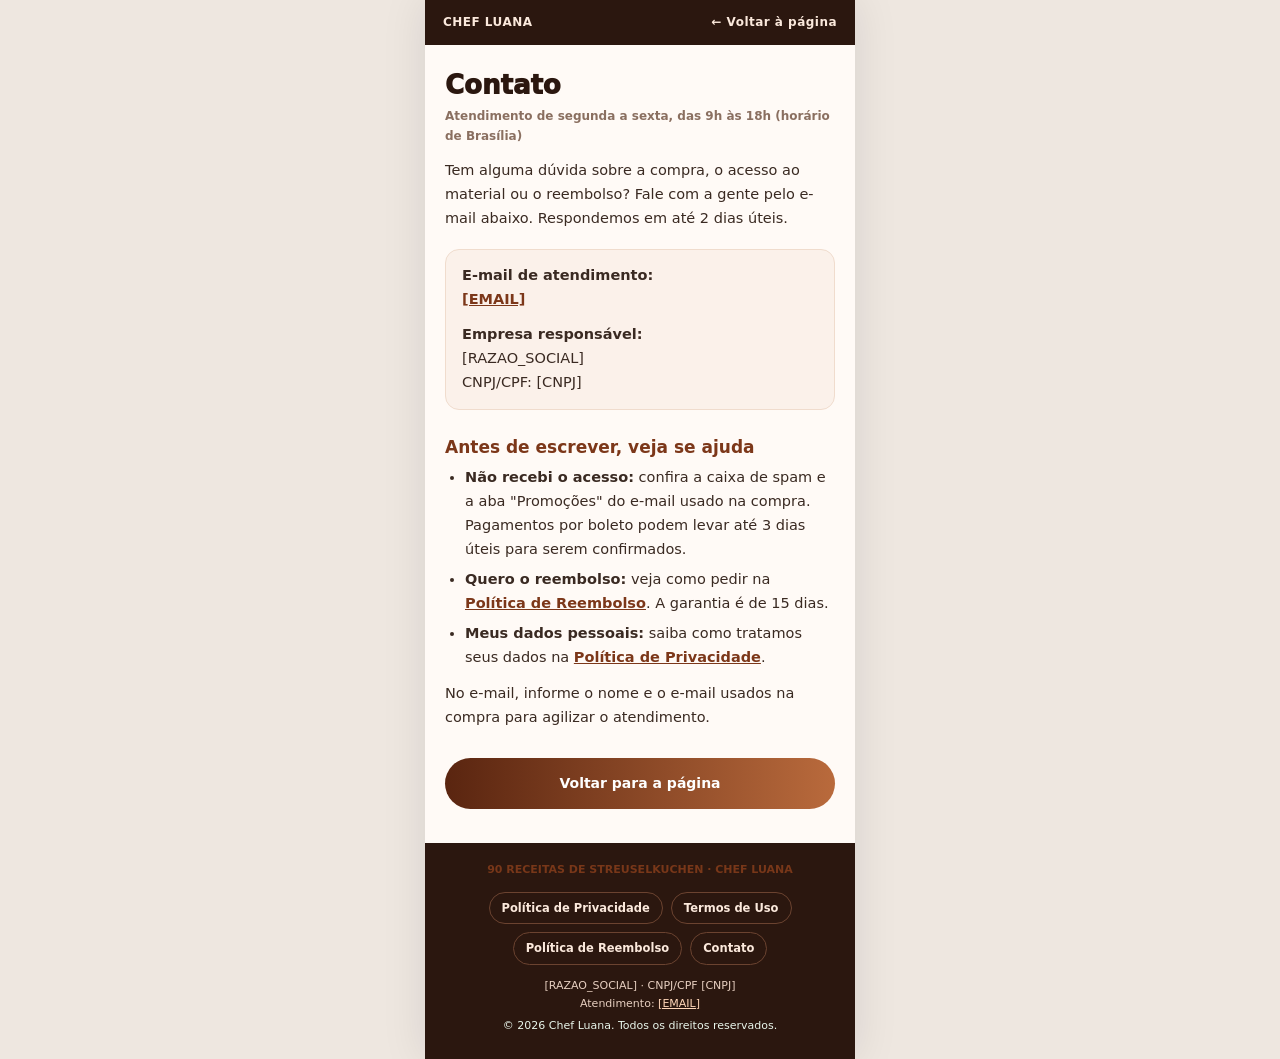
==== contato/index.html @ 50f1385b "Adiciona políticas, contato e aviso de cookies na página em português Co-Authored-By: Claude Opus 5." ====
<!doctype html>
<html lang="pt-BR">
  <head>
    <meta charset="UTF-8" />
    <meta name="viewport" content="width=device-width, initial-scale=1.0" />
    <meta name="description" content="Fale com a equipe da Chef Luana: dúvidas sobre compra, acesso e reembolso do livro 90 Receitas de Streuselkuchen." />
    <title>Contato | Chef Luana</title>
    <link rel="stylesheet" href="../styles.css" />
    <link rel="stylesheet" href="../legal.css" />
  </head>
  <body>
    <main class="lc-page bolos-page legal-page">
      <header class="legal-top"><span>CHEF LUANA</span><a href="../">← Voltar à página</a></header>

      <article class="legal-body">
        <h1>Contato</h1>
        <p class="legal-updated">Atendimento de segunda a sexta, das 9h às 18h (horário de Brasília)</p>

        <p>Tem alguma dúvida sobre a compra, o acesso ao material ou o reembolso? Fale com a gente pelo e-mail abaixo. Respondemos em até 2 dias úteis.</p>

        <div class="legal-box">
          <p><strong>E-mail de atendimento:</strong><br /><a href="mailto:[EMAIL]">[EMAIL]</a></p>
          <p><strong>Empresa responsável:</strong><br />[RAZAO_SOCIAL]<br />CNPJ/CPF: [CNPJ]</p>
        </div>

        <h2>Antes de escrever, veja se ajuda</h2>
        <ul>
          <li><strong>Não recebi o acesso:</strong> confira a caixa de spam e a aba "Promoções" do e-mail usado na compra. Pagamentos por boleto podem levar até 3 dias úteis para serem confirmados.</li>
          <li><strong>Quero o reembolso:</strong> veja como pedir na <a href="../politica-de-reembolso/">Política de Reembolso</a>. A garantia é de 15 dias.</li>
          <li><strong>Meus dados pessoais:</strong> saiba como tratamos seus dados na <a href="../politica-de-privacidade/">Política de Privacidade</a>.</li>
        </ul>
        <p>No e-mail, informe o nome e o e-mail usados na compra para agilizar o atendimento.</p>

        <a class="legal-back" href="../">Voltar para a página</a>
      </article>

      <footer class="lc-footer">
        <strong>90 RECEITAS DE STREUSELKUCHEN · CHEF LUANA</strong>
        <nav class="lc-legal-links" aria-label="Informações legais">
          <a href="../politica-de-privacidade/">Política de Privacidade</a>
          <a href="../termos-de-uso/">Termos de Uso</a>
          <a href="../politica-de-reembolso/">Política de Reembolso</a>
          <a href="../contato/">Contato</a>
        </nav>
        <p class="lc-legal-company">[RAZAO_SOCIAL] · CNPJ/CPF [CNPJ]<br />Atendimento: <a href="mailto:[EMAIL]">[EMAIL]</a></p>
        <p>© 2026 Chef Luana. Todos os direitos reservados.</p>
      </footer>
    </main>
  </body>
</html>
---- styles.css ----
html,body,#root{min-height:100%;margin:0}button,input,textarea,select{font:inherit}.lc-page{--green:#00c853;--orange:#ff6b00;--gold:#ffb300;--ink:#1a1a1a;--pale:#f8fbf9;color:var(--ink);background:#fdfdfd;width:100%;max-width:430px;min-height:100vh;margin-inline:auto;font-family:ui-sans-serif,system-ui,sans-serif;line-height:1.45;box-shadow:0 0 42px #1118271a}body:has(.lc-page){background:#eef0ed}.lc-page *{box-sizing:border-box}.lc-page img{max-width:100%;display:block}.lc-page button,.lc-page a{font-family:inherit}.lc-shell{width:calc(100% - 32px);margin-inline:auto}.lc-promo{color:#fff;text-align:center;letter-spacing:.02em;background:linear-gradient(90deg,#ff6b00,#ffb300);padding:8px 12px;font-size:11px;font-weight:800}.lc-hero{text-align:center;padding-top:22px;padding-bottom:18px}.lc-hero h1{color:#0000;letter-spacing:-.035em;background:linear-gradient(90deg,#00c853,#aeea00,#ff6b00);-webkit-background-clip:text;background-clip:text;max-width:650px;margin:0 auto 10px;font-size:22px;font-weight:900;line-height:1.12}.lc-hero h2{color:#2d3748;max-width:660px;margin:0 auto 8px;font-size:18px;font-weight:800;line-height:1.25}.lc-hero>p{max-width:630px;margin:0 auto 10px;font-size:14px}.lc-hero-img{width:100%;height:auto;margin:8px auto 0}.lc-image-note{color:#6b7280;text-align:center;max-width:600px;margin:8px auto 12px;font-size:11px;line-height:1.35;display:block}.lc-hero-price{text-align:center;flex-direction:column;align-items:center;margin:10px 0 3px;display:flex}.lc-hero-price span{color:#ef4444;font-size:16px;font-weight:800;line-height:1.3;text-decoration:line-through;text-decoration-thickness:2px}.lc-hero-price small{color:#555;letter-spacing:.05em;margin-top:4px;font-size:12px;font-weight:700}.lc-hero-price strong{color:#00c853;margin-top:2px;font-size:42px;font-weight:950;line-height:1}.lc-cta{color:#fff;text-align:center;background:linear-gradient(90deg,#00c853,#ffc107);border-radius:9999px;justify-content:center;align-items:center;gap:8px;width:fit-content;min-width:min(100%,326px);max-width:100%;min-height:58px;margin:10px auto 0;padding:14px 18px;font-size:14px;font-weight:900;text-decoration:none;animation:2.3s ease-in-out infinite lc-cta-pulse;display:flex;box-shadow:0 10px 29px #00c85387}.lc-cta:hover{filter:brightness(.95)}.lc-micro{color:#698274;margin:8px auto 0!important;font-size:11px!important}.lc-heading{text-align:center;letter-spacing:-.025em;text-transform:uppercase;margin:0 auto 14px;font-size:24px;font-weight:900;line-height:1.12}.lc-heading em{color:var(--green);font-style:normal}.lc-benefits{padding-block:22px 24px}.lc-benefit-grid{grid-template-columns:repeat(2,minmax(0,1fr));gap:11px;display:grid}.lc-benefit{text-align:center;background:#fff;border:1px solid #edf0ed;border-radius:13px;flex-direction:column;justify-content:center;align-items:center;gap:7px;min-height:98px;padding:11px 8px;display:flex;box-shadow:0 4px 13px #0000000c}.lc-benefit span{font-size:22px}.lc-benefit strong{font-size:12px;font-weight:800;line-height:1.25}.lc-gallery{background:#f9f9f9;border-block:1px solid #f0f0f0;padding-block:24px}.lc-gallery-intro{text-align:center;width:calc(100% - 24px);margin:0 auto 15px}.lc-gallery-intro .lc-heading{margin-bottom:0}.lc-gallery-intro .lc-heading:after{background:var(--orange);content:"";border-radius:999px;width:80px;height:4px;margin:12px auto 0;display:block}.lc-gallery-intro>p{color:#565e59;margin:10px auto 0;font-size:12px}.lc-gallery-scroll,.lc-gallery-swipe{display:none}.lc-bonuses>p,.lc-offers .lc-shell>p,.lc-testimonials>p,.lc-reviews>p,.lc-faq>p{text-align:center}.lc-bonuses>p:not(.lc-image-note),.lc-offers .lc-shell>p,.lc-testimonials>p,.lc-reviews>p{color:#565e59;margin:-8px 0 22px;font-size:13px}.lc-gallery-grid{grid-template-columns:repeat(3,minmax(0,1fr));gap:12px;width:calc(100% - 24px);margin-inline:auto;display:grid}.lc-gallery-grid img{border-radius:8px;width:100%;height:auto;box-shadow:0 8px 18px #00000017}.lc-testimonials{padding-block:20px 24px}.lc-testimonials .lc-heading{text-align:center;max-width:340px}.lc-testimonials .lc-chat-controls{max-width:350px;margin:-5px auto 9px}.lc-chat-scroll{overscroll-behavior-inline:contain;scroll-snap-type:x mandatory;scrollbar-width:none;-webkit-overflow-scrolling:touch;touch-action:pan-x pan-y;gap:12px;width:100%;padding:4px 0 12px;display:flex;overflow-x:auto}.lc-chat-scroll::-webkit-scrollbar{display:none}.lc-chat-card{scroll-snap-align:start;scroll-snap-stop:always;background:#fff;border:1px solid #e4e5e1;border-radius:16px;flex:0 0 min(100%,350px);margin:0;overflow:hidden;box-shadow:0 10px 26px #00000016}.lc-chat-screenshot{width:100%;height:auto;display:block}.lc-chat-swipe{color:#00a844b3;letter-spacing:.14em;justify-content:center;align-items:center;gap:6px;margin-top:2px;font-size:11px;font-weight:900;display:flex}.lc-chat-swipe span{font-size:19px;line-height:1}.lc-chat-dots{justify-content:center;gap:8px;margin:13px auto 0;display:flex}.lc-chat-dots button{cursor:pointer;background:#c6d4ca;border:0;border-radius:50%;width:9px;height:9px;padding:0}.lc-chat-dots button[aria-current=true]{background:var(--green)}.lc-carousel-controls{justify-content:flex-end;gap:8px;margin:-5px 0 10px;display:flex}.lc-carousel-controls button{color:#263c2f;cursor:pointer;background:#fff;border:1px solid #dce3dc;border-radius:50%;width:34px;height:34px;font-size:23px}.lc-for{background:#f4f8f5;padding-block:26px}.lc-for-list{background:#fff;border-radius:15px;padding:17px}.lc-for-list p{border-bottom:1px solid #edf0ed;align-items:flex-start;gap:12px;margin:0;padding:11px 2px;font-size:13px;font-weight:700;display:flex}.lc-for-list p:last-child{border-bottom:0}.lc-for-list span{color:#00a844;background:#dff8e7;border-radius:50%;flex:0 0 20px;place-items:center;height:20px;display:grid}.lc-bonuses{padding-block:27px}.lc-bonus-list{gap:11px;display:grid}.lc-bonus-list article{background:#fff;border:1px solid #ecebe7;border-radius:14px;grid-template-columns:76px 1fr;align-items:center;gap:11px;min-height:122px;padding:12px;display:grid;position:relative;box-shadow:0 5px 16px #00000012}.lc-bonus-list img{object-fit:contain;width:76px;height:94px}.lc-bonus-tag{background:var(--orange);color:#fff;border-radius:4px;padding:2px 8px;font-size:9px;font-weight:800;position:absolute;top:-7px;left:0}.lc-bonus-list h3{margin:0 0 4px;font-size:15px;font-weight:900;line-height:1.15}.lc-bonus-list article p{color:#59635b;margin:0 0 6px;font-size:11px}.lc-bonus-value{flex-wrap:wrap;align-items:center;gap:8px;margin-top:8px;font-size:11px;font-weight:800;display:flex}.lc-bonus-value del{color:#9ca3af}.lc-bonus-value strong{color:#00a844;letter-spacing:.02em;background:#00c8531f;border-radius:9999px;padding:4px 10px;font-size:11px}.lc-offers{background:linear-gradient(#fffdf9,#fff9f2);border-block:1px solid #ff6b001a;padding-block:29px 31px}.lc-offer-list{gap:15px;max-width:500px;margin:auto;display:grid}.lc-plan{text-align:center;background:#fff;border:1px solid #e5e7eb;border-radius:24px;flex-direction:column;padding:20px 18px 23px;display:flex;position:relative;box-shadow:0 10px 28px #00000014}.lc-plan-featured{border:4px solid var(--green);margin-top:14px;box-shadow:0 16px 35px #0000001c}.lc-plan-recommended{background:var(--green);color:#fff;letter-spacing:.1em;white-space:nowrap;border-radius:999px;padding:7px 20px;font-size:10px;font-weight:900;position:absolute;top:-17px;left:50%;transform:translate(-50%);box-shadow:0 5px 12px #00c85340}.lc-plan-badge{color:#59616b;letter-spacing:.05em;background:#f3f4f6;border-radius:999px;align-self:center;margin-bottom:6px;padding:5px 16px;font-size:11px;font-weight:900}.lc-plan-featured .lc-plan-badge{color:#009d40;background:#e8faef}.lc-plan h3{margin:0 0 18px;font-size:21px;font-weight:900;line-height:1.18}.lc-plan ul{text-align:left;gap:8px;margin:0 0 22px;padding:0;list-style:none;display:grid}.lc-plan li{color:#444;align-items:flex-start;gap:8px;font-size:12px;font-weight:650;line-height:1.35;display:flex}.lc-plan-item span{color:var(--green);font-weight:900}.lc-plan li.lc-plan-bonus{color:#6c3b16;background:#fff9f2;border:1px solid #ff6b001b;border-radius:10px;gap:7px;padding:8px;font-size:11px}.lc-plan-bonus span{flex:none}.lc-plan-bottom{margin-top:auto}.lc-plan-reference{color:#9ca3af;margin:0 0 2px;font-size:11px;font-weight:700}.lc-plan-reference span{color:#d1d5db;padding-inline:4px}.lc-plan-reference del{text-decoration:line-through}.lc-plan-price{color:var(--orange);margin:0 0 8px;font-size:44px;font-weight:950;line-height:1.1}.lc-buy{background:var(--green);color:#fff;text-align:center;letter-spacing:.05em;border:0;border-radius:999px;width:100%;min-height:57px;margin:0 0 8px;padding:17px;font-size:14px;font-weight:900;text-decoration:none;animation:2.3s ease-in-out infinite lc-buy-pulse;display:block;box-shadow:0 6px 18px #00c85350}.lc-buy:disabled{opacity:1;cursor:not-allowed}.lc-plan-assurances{color:#9ca3af;justify-content:center;gap:15px;font-size:9px;font-weight:800;display:flex}.lc-pending{color:#8a4510;margin-top:4px;font-size:10px}.lc-guarantee{color:#fff;text-align:center;background:#1e1e1e;padding:31px 0}.lc-shield{color:#ffb300;border:2px solid #ffb300;border-radius:50%;place-items:center;width:59px;height:59px;margin:0 auto 17px;font-size:29px;display:grid}.lc-guarantee h2,.lc-guarantee h3{color:#ffb300;text-transform:uppercase;font-weight:900}.lc-guarantee h2{font-size:23px;line-height:1.2}.lc-guarantee h3{font-size:18px}.lc-guarantee p{max-width:600px;margin:0 auto;font-size:13px;line-height:1.55}.lc-reviews{padding-block:27px}.lc-review-grid{grid-template-columns:minmax(0,1fr);gap:12px;display:grid}.lc-review-grid article{background:#fff;border:1px solid #a9ecc2;border-radius:16px;flex-direction:column;padding:17px;display:flex;box-shadow:0 3px 12px #0000000b}.lc-review-person{align-items:center;gap:9px;margin-bottom:10px;display:flex}.lc-review-person img{object-fit:cover;border-radius:50%;flex:0 0 42px;width:42px;height:42px}.lc-review-card h3{color:#1a1a1a;margin:0 0 2px;font-size:14px;font-weight:900;line-height:1.2}.lc-review-person span{color:#8a94a0;font-size:10px}.lc-review-grid article p{color:#4b5563;margin:0 0 13px;font-size:13px;font-weight:500;line-height:1.55}.lc-review-grid .lc-review-food{aspect-ratio:1;object-fit:cover;border-radius:11px;width:100%}.lc-faq{padding-block:27px}.lc-faq-list{gap:9px;display:grid}.lc-faq-item{background:#fff;border:1px solid #e7ece8;border-radius:10px;box-shadow:0 3px 10px #0000000a}.lc-faq-item button{text-align:left;cursor:pointer;background:0 0;border:0;justify-content:space-between;gap:10px;width:100%;padding:13px 15px;font-size:12px;font-weight:800;display:flex}.lc-faq-item p{color:#46544a;margin:0;padding:0 15px 14px;font-size:12px}.lc-final{margin:25px auto 6px;font-size:17px;font-weight:900}.lc-faq>p:not(.lc-final){font-size:12px}.lc-footer{color:#e9f6eb;text-align:center;background:#1e1e1e;padding:19px 15px;font-size:11px}.lc-footer strong{color:var(--green)}.lc-footer p{margin:6px auto}.lc-page a:focus-visible,.lc-page button:focus-visible{outline-offset:3px;outline:3px solid #f8a40b}@keyframes lc-cta-pulse{50%{transform:scale(1.025);box-shadow:0 10px 30px #97460f80}}@keyframes lc-buy-pulse{50%{transform:scale(1.025);box-shadow:0 8px 27px #97460f73}}@media (prefers-reduced-motion:reduce){.lc-cta,.lc-buy{animation:none}}@media (width<=380px){.lc-shell{width:min(100% - 24px,720px)}.lc-benefit{min-height:105px}.lc-hero h1{font-size:22px}.lc-hero h2{font-size:18px}}.lc-gallery-grid button{cursor:zoom-in;background:#fff;border:1px solid #e5e7eb;border-radius:13px;width:100%;padding:4px;display:block;position:relative;overflow:hidden}.lc-gallery-grid button img{width:100%}.lc-gallery-zoom{color:#fff;white-space:nowrap;background:#000a;border-radius:999px;width:fit-content;margin:auto;padding:5px 8px;font-size:9px;font-weight:800;position:absolute;bottom:8px;left:8px;right:8px}@media (width<=600px){.lc-gallery-grid,.lc-gallery .lc-carousel-controls{display:none}.lc-gallery-scroll{overscroll-behavior-inline:contain;scroll-snap-type:x mandatory;scrollbar-width:none;-webkit-overflow-scrolling:touch;touch-action:pan-x pan-y;gap:12px;width:100%;padding:4px 12px 12px;display:flex;overflow-x:auto}.lc-gallery-scroll::-webkit-scrollbar{display:none}.lc-gallery-scroll button{scroll-snap-align:start;scroll-snap-stop:always;cursor:zoom-in;background:#fff;border:1px solid #e5e7eb;border-radius:22px;flex:0 0 min(88vw,390px);align-self:flex-start;padding:6px;position:relative;overflow:hidden;box-shadow:0 8px 24px #1f293714}.lc-gallery-scroll img{border-radius:17px;width:100%;height:auto}.lc-gallery-scroll .lc-gallery-zoom{padding:7px 11px;font-size:10px;bottom:17px}.lc-gallery-swipe{color:#00a844b3;letter-spacing:.14em;justify-content:center;align-items:center;gap:6px;margin-top:10px;font-size:11px;font-weight:900;display:flex}.lc-gallery-swipe span{font-size:19px;line-height:1}}.lc-lightbox{z-index:100;background:#000c;border:0;width:100vw;max-width:none;height:100vh;max-height:none;margin:0;padding:22px;position:fixed;inset:0}.lc-lightbox-inner{place-items:center;width:100%;height:100%;display:grid;position:relative}.lc-lightbox-inner img{object-fit:contain;max-width:100%;max-height:100%}.lc-lightbox-inner button{color:#1a1a1a;cursor:pointer;background:#fff;border:0;border-radius:50%;width:40px;height:40px;font-size:30px;position:absolute;top:0;right:0}.lc-benefits .lc-heading{font-size:28px}.lc-gallery .lc-heading{font-size:24px}.lc-testimonials .lc-heading{font-size:29px}.bread-page{--green:#944711;--orange:#ae5718;--gold:#d78f31;--bread-button-gradient:linear-gradient(105deg, #59280d 0%, #883b0d 48%, #b0611a 100%)}.bread-page .lc-promo{background:var(--bread-button-gradient)}.bread-page .lc-hero h1{color:#0000;background:linear-gradient(100deg,#59280d 0%,#91420e 51%,#bc7224 100%);-webkit-background-clip:text;background-clip:text}.bread-page .lc-hero-price strong{color:#a65312}.bread-page .lc-cta,.bread-page .lc-buy{background:var(--bread-button-gradient);box-shadow:0 10px 25px #72310a54}.bread-page .lc-micro{color:#76563e}.bread-page .lc-plan-recommended{box-shadow:0 5px 12px #72310a42}.bread-page .lc-plan-featured .lc-plan-badge{color:#91420e;background:#fff0dc}.bread-page .lc-plan-item span,.bread-page .lc-for-list span{color:#944711}.bread-page .lc-plan-price{color:#a65312}.bread-page .bread-inline-link{color:#944711}.bread-page .lc-hero h1{font-size:21px}.bread-page .lc-hero-img{border-radius:3px}.bread-hero-offer{color:var(--green);flex-direction:column;align-items:center;margin:12px auto 3px;line-height:1;display:flex}.bread-hero-offer strong{font-size:43px;font-weight:950}.bread-hero-offer span{color:#555;letter-spacing:.06em;margin-top:5px;font-size:10px;font-weight:900}.bread-page-preview img{width:100%;height:auto}.bread-page .lc-bonus-list img{object-fit:contain;border-radius:7px;width:76px;height:94px}.bread-inline-link{color:#00a844;text-align:left;cursor:pointer;background:0 0;border:0;padding:0;font-size:11px;font-weight:800}.bread-price-pending{color:var(--orange);margin:0 0 9px;font-size:22px;font-weight:900}.bread-hero-price-pending{margin-top:5px!important;font-size:25px!important}.bread-page .lc-buy:disabled{box-shadow:none;background:#aab5ad;animation:none}.bread-page .lc-plan-assurances{display:block}.bread-avatar-crop{background:#e3f8e8;border-radius:50%;flex:0 0 42px;width:42px;height:42px;display:block;position:relative;overflow:hidden}.bread-avatar-crop img{position:absolute;top:-23px;left:-42px;object-fit:unset!important;border-radius:0!important;width:395px!important;max-width:none!important;height:auto!important}.bread-review-print{object-fit:cover;object-position:50% 47%;border:1px solid #e6ebe7;border-radius:9px;width:100%;max-height:none}.bread-food-frame{aspect-ratio:1;border-radius:11px;width:100%;overflow:hidden}.bread-food-frame .bread-review-print{object-fit:cover;width:100%;height:100%;transform:scale(1.3)}.bread-page .lc-review-card p{margin-bottom:10px}.bread-page .lc-bonuses .lc-heading{font-size:23px}.bread-dialog{background:#fbf8f1;border:0;border-radius:18px;width:min(1080px,100vw - 26px);max-width:none;max-height:calc(100dvh - 26px);padding:0;overflow:auto;box-shadow:0 28px 80px #0005}.bread-dialog::backdrop{background:#0d1e16bf}.bread-dialog-bar{z-index:3;color:#fff;letter-spacing:.06em;background:#193b26;justify-content:space-between;align-items:center;min-height:48px;padding:7px 16px;font-size:10px;font-weight:900;display:flex;position:sticky;top:0}.bread-dialog-bar button{color:#193b26;cursor:pointer;background:#fff;border:0;border-radius:50%;place-items:center;width:32px;height:32px;font-size:25px;line-height:1;display:grid}.bread-sheet{color:#20382b;grid-template-columns:1fr 1fr;gap:20px;padding:20px;display:grid}.bread-sheet-hero{align-self:start;position:sticky;top:68px}.bread-sheet-hero img{aspect-ratio:1;object-fit:cover;border-radius:14px;width:100%;box-shadow:0 8px 25px #0002}.bread-sheet-hero>span{color:#fff;letter-spacing:.05em;background:#c84212;border-radius:999px;margin-top:10px;padding:6px 10px;font-size:10px;font-weight:900;display:inline-block}.bread-sheet-copy{min-width:0}.bread-kicker{color:#bf4714;letter-spacing:.11em;margin:4px 0 8px;font-size:10px;font-weight:900}.bread-sheet h2{color:#163a26;margin:0 0 8px;font-family:Georgia,serif;font-size:clamp(32px,5vw,54px);font-weight:700;line-height:.98}.bread-subtitle{color:#59675b;margin:0 0 15px;font-size:14px;line-height:1.45}.bread-facts{background:#fffdf8;border:1px solid #e5dcd0;border-radius:11px;grid-template-columns:repeat(3,1fr);margin-bottom:12px;padding:12px 4px;display:grid}.bread-facts div{text-align:center;border-right:1px solid #e5dcd0;flex-direction:column;align-items:center;gap:3px;padding:2px;display:flex}.bread-facts div:last-child{border-right:0}.bread-facts strong{font-size:13px}.bread-facts small{color:#7b837a;letter-spacing:.04em;font-size:8px;font-weight:900}.bread-air-setting{background:#e9f6e8;border-radius:11px;align-items:center;gap:12px;margin-bottom:12px;padding:11px 13px;display:flex}.bread-air-setting>span{color:#18813d;font-size:25px}.bread-air-setting div{flex-direction:column;gap:3px;display:flex}.bread-air-setting strong{color:#176b37;font-size:12px}.bread-air-setting small{color:#526c57;font-size:10px;line-height:1.35}.bread-panel{background:#fffdf8;border:1px solid #e8dfd5;border-radius:11px;margin-bottom:12px;padding:13px 15px}.bread-panel h3{color:#173b28;margin:0 0 8px;font-family:Georgia,serif;font-size:25px;font-weight:500}.bread-panel ul,.bread-panel ol{margin:0;padding-left:20px}.bread-panel li{padding:3px 0;font-size:12px;line-height:1.38}.bread-panel li::marker{color:#c34b1b;font-weight:800}.bread-chef-tip{color:#fff;background:#244b26;border-radius:11px;padding:14px 16px}.bread-chef-tip strong{letter-spacing:.04em;font-size:12px}.bread-chef-tip p{margin:5px 0 0;font-size:11px;line-height:1.45}@media (width<=650px){.bread-sheet{grid-template-columns:1fr;gap:12px;padding:13px}.bread-sheet-hero{position:static}.bread-sheet-hero img{aspect-ratio:1.2}.bread-sheet h2{font-size:37px}}.bolos-page{--green:#783719;--orange:#a85225;--gold:#cf8650;--ink:#2d1d16;--pale:#fbf5ef;background:#fffdfa}body:has(.bolos-page){background:#eee7e0}.bolos-page .lc-promo{background:linear-gradient(90deg,#552514,#783719,#a85225)}.bolos-page .lc-hero h1{color:#0000;background:linear-gradient(95deg,#542413,#7c3719,#bd6d39);-webkit-background-clip:text;background-clip:text;font-size:21px}.bolos-page .lc-hero h2{color:#4b2b1c}.bolos-page .lc-hero-price strong{color:#7c3719}.bolos-page .lc-cta,.bolos-page .lc-buy{background:linear-gradient(100deg,#552514,#7c3719,#bd6d39);box-shadow:0 10px 25px #63301852}.bolos-page .lc-micro{color:#795b4a}.bolos-page .lc-benefit{border-color:#efe2d7}.bolos-page .lc-for{background:#faf2ea}.bolos-page .lc-for-list span{color:#783719;background:#f4e3d4}.bolos-page .lc-offers{background:linear-gradient(#fffaf5,#f9eee4);border-color:#a8522533}.bolos-page .lc-plan-featured .lc-plan-badge{color:#713116;background:#f5e5d8}.bolos-page .lc-plan-featured{border-color:#783719}.bolos-page .lc-plan-recommended{background:linear-gradient(90deg,#552514,#a85225);box-shadow:0 5px 12px #63301844}.bolos-page .lc-plan-item span{color:#783719}.bolos-page .lc-buy:disabled{box-shadow:none;cursor:not-allowed;background:#b8aeb0;animation:none}.bolos-page .lc-plan-assurances{display:flex}.bolos-page .lc-footer{background:#2b170f}.bolos-hero-art{background:#e8d0c8;border-radius:12px;margin-top:12px;position:relative;overflow:hidden}.bolos-hero-art picture{display:block}.bolos-hero-art .lc-hero-img{aspect-ratio:4/3;object-fit:cover;width:100%;margin:0;display:block}.bolos-hero-mockup{z-index:1;object-fit:contain;filter:drop-shadow(0 12px 15px #26141d80);width:47%;height:80%;position:absolute;bottom:1%;left:-1%}.bolos-hero-label{z-index:2;color:#fff;text-align:left;background:linear-gradient(90deg,#281319dd,#0000);flex-direction:column;align-items:flex-start;width:58%;padding:38px 6px 15px 14px;line-height:1.05;display:flex;position:absolute;bottom:0;left:0}.bolos-hero-label small{letter-spacing:.16em;font-size:9px;font-weight:900}.bolos-hero-label strong{margin-top:5px;font-family:Georgia,serif;font-size:clamp(24px,7vw,35px)}.bolos-hero-label span{margin-top:4px;font-size:12px;font-weight:700}.bolos-hero-offer{flex-direction:column;align-items:center;margin:10px auto 4px;line-height:1.1;display:flex}.bolos-hero-offer span{color:#7a5965;letter-spacing:.12em;font-size:10px;font-weight:900}.bolos-hero-offer strong{color:#a73552;font-size:39px;font-weight:950}.bolos-hero-offer small{color:#6d5660;font-size:12px;font-weight:700}.bolos-recipe-preview{color:#5e3144;text-align:center;cursor:pointer;background:radial-gradient(circle at 50% 25%,#fff8f0,#f7e4e8 75%);border:1px solid #eacdd1;border-radius:9px;flex-direction:column;justify-content:flex-end;align-items:center;min-height:174px;padding:14px 7px;display:flex;position:relative;box-shadow:0 8px 18px #80243c16}.bolos-recipe-preview:before{content:"";border:2px dashed #d9aab5;border-radius:12px;width:48px;height:48px;position:absolute;top:25px;left:50%;transform:translate(-50%)}.bolos-recipe-preview:after{color:#bd7b8d;content:"▧";font-size:18px;position:absolute;top:40px;left:50%;transform:translate(-50%)}.bolos-recipe-number{color:#a85d70;font-size:10px;font-weight:900;position:absolute;top:7px;left:8px}.bolos-recipe-preview strong{font-family:Georgia,serif;font-size:15px;line-height:1.1}.bolos-recipe-preview small{color:#987985;letter-spacing:.07em;margin-top:6px;font-size:7px;font-weight:900}.bolos-recipe-image{cursor:zoom-in;background:#fff;border:0;border-radius:9px;padding:0;display:block;box-shadow:0 8px 18px #00000017}.bolos-recipe-image img{border-radius:9px;width:100%;height:auto;display:block}.bolos-chat-placeholder{text-align:center;background:linear-gradient(150deg,#fff,#fff7f8);flex-direction:column;justify-content:center;align-items:center;min-height:300px;padding:30px;display:flex}.bolos-chat-placeholder>span{color:#b86e85;border:2px dashed #d8a6b5;border-radius:16px;place-items:center;width:66px;height:66px;margin-bottom:15px;font-size:34px;display:grid}.bolos-chat-placeholder strong{color:#713a50;font-size:20px}.bolos-chat-placeholder p{color:#765c66;font-size:13px}.bolos-chat-placeholder small{color:#a97687;letter-spacing:.1em;font-size:9px;font-weight:900}.bolos-highlight{grid-template-columns:76px 1fr!important}.bolos-highlight-icon{background:#fae7ea;border-radius:11px;place-items:center;width:76px;height:86px;font-size:35px;display:grid}.bolos-price-pending{color:#a73552;margin:0 0 10px;font-size:22px;font-weight:900}.bolos-review-empty{color:#75495b;text-align:center;background:#fff8f9;border:2px dashed #e4bdc8;border-radius:15px;flex-direction:column;align-items:center;gap:8px;margin:0 auto 20px;padding:35px 16px;display:flex}.bolos-review-empty strong{font-size:17px}.bolos-review-empty span{font-size:12px}.bolos-modal-backdrop{z-index:100;background:#1d1017bd;place-items:center;padding:20px;display:grid;position:fixed;inset:0}.bolos-modal{text-align:center;background:#fffaf9;border:0;border-radius:20px;width:min(100%,430px);margin:0;padding:44px 26px 34px;position:relative;box-shadow:0 25px 65px #0005}.bolos-modal button{color:#69364b;cursor:pointer;background:0 0;border:0;font-size:30px;position:absolute;top:11px;right:14px}.bolos-modal>span{color:#b35a72;letter-spacing:.12em;font-size:10px;font-weight:900}.bolos-modal h2{color:#77364f;margin:10px 0;font-family:Georgia,serif;font-size:30px}.bolos-modal p{color:#6f5b63;margin:0;font-size:14px}.bolos-recipe-modal{width:min(100%,920px);max-height:calc(100dvh - 36px);padding:12px;overflow:auto}.bolos-recipe-modal img{width:100%;height:auto;display:block}.bolos-recipe-modal button{z-index:2;background:#fff;border-radius:50%;place-items:center;width:34px;height:34px;margin-left:auto;display:grid;position:sticky;top:0;box-shadow:0 3px 10px #0003}.bolos-page .lc-bonus-list img{object-fit:contain;width:76px;height:94px}.bolos-page .lc-plan-price{color:#783719}.bolos-avatar-crop{background:#f7e6ea;border-radius:50%;flex:0 0 42px;width:42px;height:42px;display:block;position:relative;overflow:hidden}.bolos-avatar-crop img{position:absolute;top:-20px;left:-31px;border-radius:0!important;width:310px!important;max-width:none!important;height:auto!important}.bolos-food-frame{aspect-ratio:1;border-radius:11px;width:100%;overflow:hidden}.bolos-food-frame .bolos-review-print{object-fit:cover;object-position:50% 45%;width:100%;height:100%;transform:scale(1.28)}.bolos-page .lc-review-card{overflow:hidden}.bolos-page .lc-review-person img{border-radius:0}.bolos-page .lc-chat-card{background:#eee9e3}.bolos-page section:not(.lc-hero){content-visibility:auto;contain-intrinsic-size:auto 700px}@media (width<=650px){.bolos-page .lc-gallery-scroll button{flex-basis:min(80vw,330px);padding:0}.bolos-hero-mockup{width:49%;height:82%;bottom:2%;left:-2%}}.streusel-page{--green:#783719;--orange:#a85225;--gold:#cf8650}.streusel-page .bolos-hero-art{background:#ead9ca}.streusel-page .bolos-hero-art .lc-hero-img{aspect-ratio:3/2;object-position:center}.streusel-page .lc-hero-price{margin-top:14px}.streusel-page .lc-hero-price small{color:#6c5042}.streusel-preview{text-align:center;background:linear-gradient(#fffaf5,#f6e9dd);flex-direction:column;align-items:center;padding:28px 20px 34px;display:flex}.streusel-preview .lc-gallery-intro{padding-bottom:10px}.streusel-preview>img{filter:drop-shadow(0 16px 20px #46220f35);width:min(52vw,220px);height:auto}.streusel-preview>strong{color:#713116;letter-spacing:.08em;margin-top:16px;font-size:12px}.streusel-preview>span{color:#826c60;margin-top:4px;font-size:11px}.streusel-plan-mockup{object-fit:contain;filter:drop-shadow(0 10px 15px #3b1d102d);width:min(56%,220px);max-height:250px;margin:4px auto 12px}.streusel-page .lc-plan .lc-buy{color:#fff;border:0;width:100%}.streusel-page .lc-bonus-value{justify-content:flex-start}.streusel-page .lc-bonus-value strong{font-size:10px}.streusel-review-proof{border-radius:10px;width:100%;margin-top:10px}.streusel-page .lc-review-person{min-height:42px}@media (width<=650px){.streusel-page .bolos-hero-art .lc-hero-img{aspect-ratio:4/3;object-position:center}.streusel-plan-mockup{max-height:220px}}
---- legal.css ----
/* Páginas legais (privacidade, termos, reembolso, contato) */
.legal-page{background:#fffaf6;padding-bottom:0}
.legal-top{display:flex;align-items:center;justify-content:space-between;gap:12px;padding:14px 18px;background:#2b170f;color:#fbe9dc;font-size:12px;font-weight:800;letter-spacing:.04em}
.legal-top a{color:#fbe9dc;text-decoration:none;white-space:nowrap}
.legal-top a:hover{text-decoration:underline}
.legal-body{padding:26px 20px 34px;color:#3a2a22;font-size:14.5px;line-height:1.65}
.legal-body h1{margin:0 0 6px;color:#2b170f;font-size:26px;line-height:1.15;font-weight:950}
.legal-updated{margin:0 0 22px;color:#8a6f60;font-size:12px;font-weight:700}
.legal-body h2{margin:26px 0 8px;color:#7c3719;font-size:17px;line-height:1.3;font-weight:900}
.legal-body p,.legal-body ul{margin:0 0 12px}
.legal-body ul{padding-left:20px}
.legal-body li{margin-bottom:6px}
.legal-body a{color:#7c3719;font-weight:700}
.legal-box{margin:18px 0;padding:14px 16px;border-radius:14px;background:#fbf1ea;border:1px solid #f0dccd}
.legal-box p:last-child{margin-bottom:0}
.legal-back{display:block;margin:28px auto 0;padding:14px 18px;border-radius:999px;background:linear-gradient(90deg,#5a2510,#b96a3c);color:#fff!important;text-align:center;text-decoration:none;font-weight:900;font-size:14px}

/* Rodapé com links legais (usado também na página de vendas) */
.lc-legal-links{display:flex;flex-wrap:wrap;justify-content:center;gap:8px;margin:14px 0 12px}
.lc-legal-links a{display:inline-block;padding:7px 12px;border:1px solid #6b4330;border-radius:999px;color:#fbe9dc;text-decoration:none;font-size:11.5px;font-weight:700}
.lc-legal-links a:hover,.lc-legal-links a:focus-visible{background:#4a2617;border-color:#b96a3c}
.lc-legal-company{color:#e7cfc0;line-height:1.6}
.lc-legal-company a{color:#ffd6b8}
.lc-legal-disclaimer{max-width:360px;color:#b99b8a;font-size:10.5px;line-height:1.55}

/* Aviso de cookies */
.cookie-bar{font-family:ui-sans-serif,system-ui,sans-serif;position:fixed;left:50%;bottom:12px;z-index:90;transform:translateX(-50%);width:min(406px,calc(100% - 24px));display:flex;align-items:center;gap:12px;padding:12px 14px;border-radius:14px;background:#2b170f;color:#fbe9dc;font-size:12px;line-height:1.45;box-shadow:0 10px 30px #0000004d}
.cookie-bar a{color:#ffd6b8;font-weight:700}
.cookie-bar button{flex:none;padding:9px 14px;border:0;border-radius:999px;background:#b96a3c;color:#fff;font-weight:900;font-size:12px;cursor:pointer}
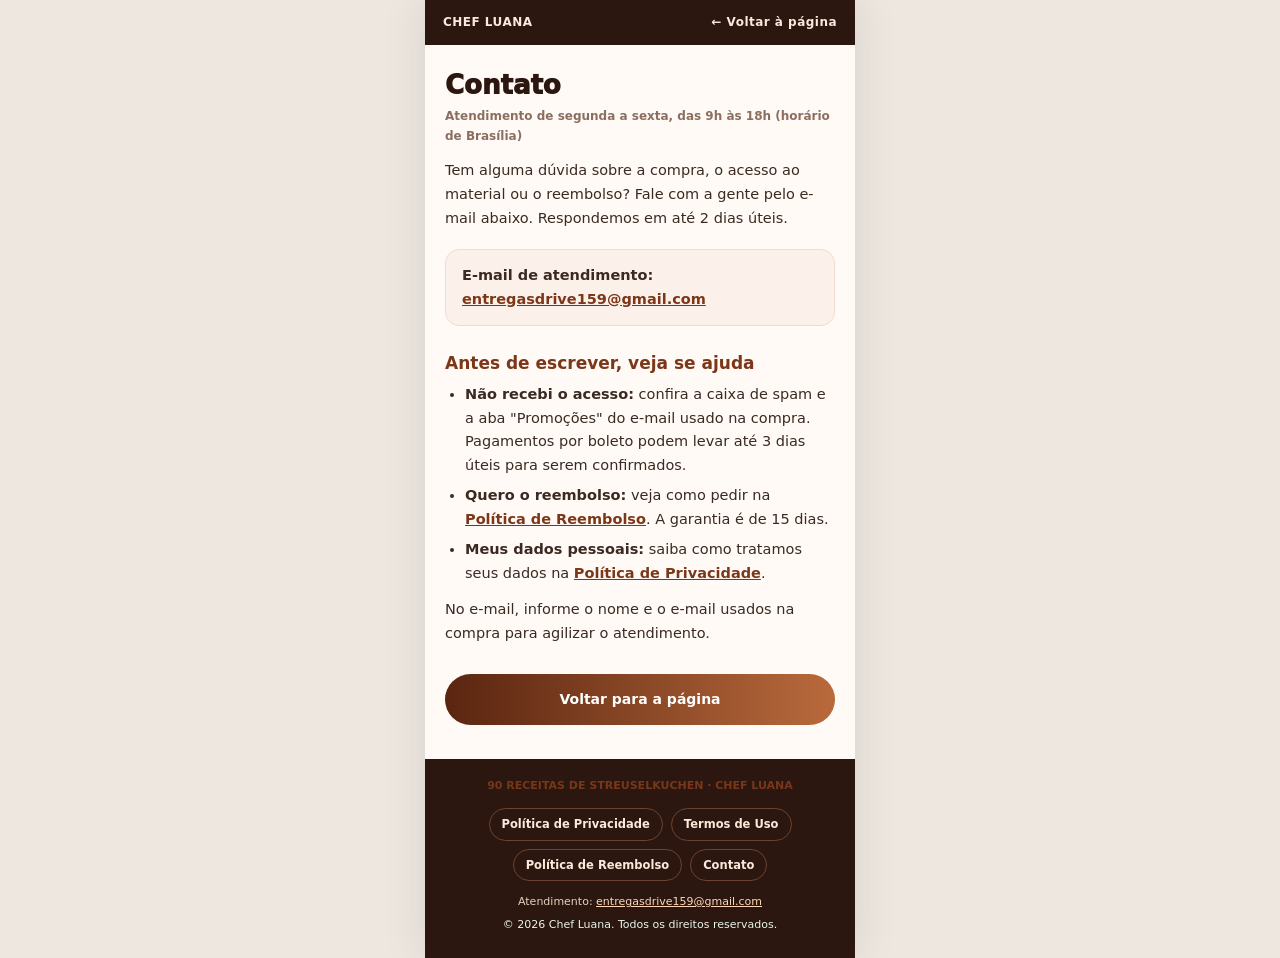
==== commit 1baa2e0c: "Preenche e-mail de atendimento e remove CNPJ por enquanto Co-Authored-By: Claude Opus 5.5 <noreply@a" ====
--- a/contato/index.html
+++ b/contato/index.html
@@ -19,8 +19,7 @@
         <p>Tem alguma dúvida sobre a compra, o acesso ao material ou o reembolso? Fale com a gente pelo e-mail abaixo. Respondemos em até 2 dias úteis.</p>
 
         <div class="legal-box">
-          <p><strong>E-mail de atendimento:</strong><br /><a href="mailto:[EMAIL]">[EMAIL]</a></p>
-          <p><strong>Empresa responsável:</strong><br />[RAZAO_SOCIAL]<br />CNPJ/CPF: [CNPJ]</p>
+          <p><strong>E-mail de atendimento:</strong><br /><a href="mailto:entregasdrive159@gmail.com">entregasdrive159@gmail.com</a></p>
         </div>
 
         <h2>Antes de escrever, veja se ajuda</h2>
@@ -42,7 +41,7 @@
           <a href="../politica-de-reembolso/">Política de Reembolso</a>
           <a href="../contato/">Contato</a>
         </nav>
-        <p class="lc-legal-company">[RAZAO_SOCIAL] · CNPJ/CPF [CNPJ]<br />Atendimento: <a href="mailto:[EMAIL]">[EMAIL]</a></p>
+        <p class="lc-legal-company">Atendimento: <a href="mailto:entregasdrive159@gmail.com">entregasdrive159@gmail.com</a></p>
         <p>© 2026 Chef Luana. Todos os direitos reservados.</p>
       </footer>
     </main>
